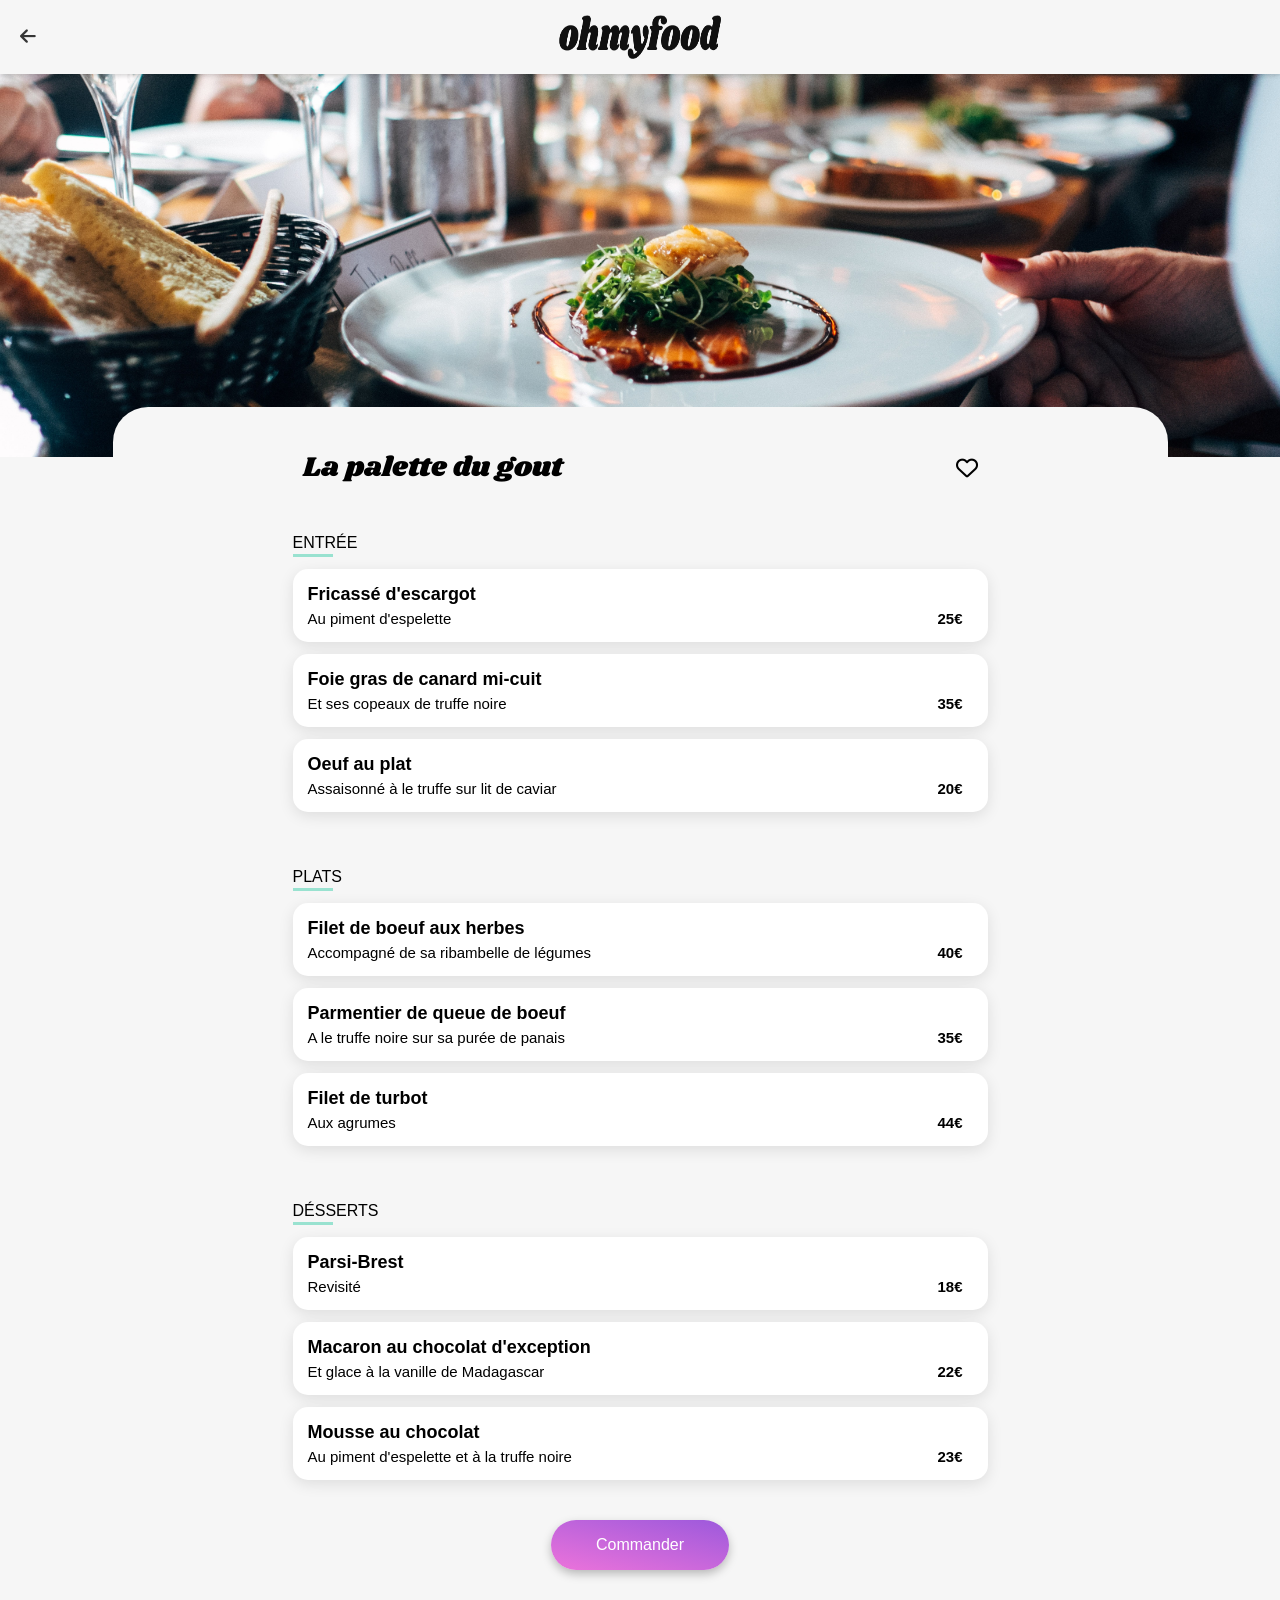
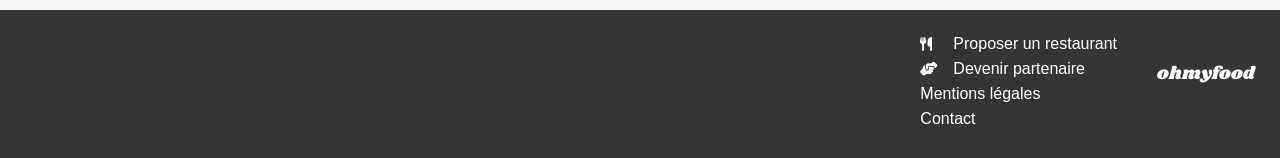
==== restaurant/restaurant-1.html @ 5c954e62 "Mise à jour du projet" ====
<!DOCTYPE html>
<html lang="en">
<head>
    <meta charset="UTF-8">
    <meta name="viewport" content="width=device-width, initial-scale=1.0">
    <title>Resto-1</title>
    <link rel="stylesheet" href="../sass/main.css">
    <link rel="stylesheet" href="https://cdnjs.cloudflare.com/ajax/libs/font-awesome/6.4.0/css/all.min.css">
</head>
<body>
    


    <!-- 1. HEADER -->
    <header class="header">

        <a href="../index.html" class="header-restaurant__arrow">
            <i class="fa-solid fa-arrow-left"></i>
        </a>

        <h1 class="header__logo">
            <img  class="header__img"  src="../assets/images/logo/ohmyfood.png" alt="Ohmyfood">
        </h1>
    </header>


        <main>


            <img src="../assets/images/logo/restaurants/jay-wennington-N_Y88TWmGwA-unsplash.jpg" alt="" class="picture">

            <section class="menu">


                <div class="menu-header">

                    <h2 class="menu-title">La palette du gout</h2>
                     <div class="menu-heart">
                        <input type="checkbox" name="heart" id="heart-menu" class="menu-checkbox">
                        <label for="heart-menu" class="menu__heart-btn">
                         <i class="fa-regular fa-heart "></i>
                          <i class="fa-solid fa-heart "></i>
                          </label>
                     </div>

                </div>



             

                <section class="menu-section">
                    <h3 class="menu-section__title">Entrée</h3>
                    <div class="menu-section__list">

                        <article class="menu-card menu-card--1">

                            <div class="menu-card__txt">

                                <h4 class="menu-card__title">Fricassé d'escargot</h4>
                                <p class="menu-card__subtitle">Au piment d'espelette</p>
                            </div>
                            <span class="menu-card__price">25€</span>


                                            <div class="menu-card__button">
                                    <i class="fas fa-check-circle"></i>
                                </div>

                        </article>

                                                <article class="menu-card menu-card--2">

                            <div class="menu-card__txt">
                                <h4 class="menu-card__title">Foie gras de canard mi-cuit</h4>
                                <p class="menu-card__subtitle">Et ses copeaux de truffe noire</p>
                            </div>
                            <span class="menu-card__price">35€</span>

                                                            <div class="menu-card__button">
                                    <i class="fas fa-check-circle"></i>
                                </div>

                        </article>

                                                <article class="menu-card menu-card--3">

                            <div class="menu-card__txt">
                                <h4 class="menu-card__title">Oeuf au plat</h4>
                                <p class="menu-card__subtitle">Assaisonné à le truffe sur lit de caviar</p>
                            </div>
                            <span class="menu-card__price">20€</span>
                                                            <div class="menu-card__button">
                                    <i class="fas fa-check-circle"></i>
                                </div>

                        </article>






                        

                    </div>





                </section>

                




                 <!-- PLATS -->

                  <section class="menu-section">
                    <h3 class="menu-section__title">Plats</h3>
                    <div class="menu-section__list">

                        <article class="menu-card menu-card--1">

                            <div class="menu-card__txt">
                                <h4 class="menu-card__title">Filet de boeuf aux herbes</h4>
                                <p class="menu-card__subtitle">Accompagné de sa ribambelle de légumes</p>
                            </div>
                            <span class="menu-card__price">40€</span>
                                                            <div class="menu-card__button">
                                    <i class="fas fa-check-circle"></i>
                                </div>

                        </article>

                                                <article class="menu-card menu-card--2">

                            <div class="menu-card__txt">
                                <h4 class="menu-card__title">Parmentier de queue de boeuf</h4>
                                <p class="menu-card__subtitle">A le truffe noire sur sa purée de panais</p>
                            </div>
                            <span class="menu-card__price">35€</span>
                                                            <div class="menu-card__button">
                                    <i class="fas fa-check-circle"></i>
                                </div>

                        </article>

                                                <article class="menu-card menu-card--3">

                            <div class="menu-card__txt">
                                <h4 class="menu-card__title">Filet de turbot</h4>
                                <p class="menu-card__subtitle">Aux agrumes</p>
                            </div>
                            <span class="menu-card__price">44€</span>
                                                            <div class="menu-card__button">
                                    <i class="fas fa-check-circle"></i>
                                </div>

                        </article>






                         <!-- DESSERTS -->

                    </div>





                </section>



            



                  <section class="menu-section">
                    <h3 class="menu-section__title">Désserts</h3>
                    <div class="menu-section__list">

                        <article class="menu-card menu-card--1">

                            <div class="menu-card__txt">
                                <h4 class="menu-card__title">Parsi-Brest</h4>
                                <p class="menu-card__subtitle">Revisité</p>
                            </div>
                            <span class="menu-card__price">18€</span>
                                                            <div class="menu-card__button">
                                    <i class="fas fa-check-circle"></i>
                                </div>

                        </article>

                                                <article class="menu-card menu-card--2">

                            <div class="menu-card__txt">
                                <h4 class="menu-card__title">Macaron au chocolat d'exception</h4>
                                <p class="menu-card__subtitle">Et glace à la vanille de Madagascar</p>
                            </div>
                            <span class="menu-card__price">22€</span>
                                                            <div class="menu-card__button">
                                    <i class="fas fa-check-circle"></i>
                                </div>

                        </article>

                                                <article class="menu-card menu-card--3">

                            <div class="menu-card__txt">
                                <h4 class="menu-card__title">Mousse au chocolat</h4>
                                <p class="menu-card__subtitle">Au piment d'espelette et à la truffe noire</p>
                            </div>
                            <span class="menu-card__price">23€</span>

                                                            <div class="menu-card__button">
                                    <i class="fas fa-check-circle"></i>
                                </div>

                        </article>






                      

                    </div>





                </section>


                        <div class="menu__btn-container">
                        <button class="btn">Commander</button>
                    </div>

            </section>

        </main>





  <!-- 6. FOOTER -->
<footer class="footer">
    <div class="footer__container">
        <!-- Logo Ohmyfood -->
        <h2 class="footer__logo">ohmyfood</h2>

        <!-- Liste des liens -->
        <ul class="footer__list">
            <li class="footer__item">
                <a href="#" class="footer__link">
                    <i class="fa-solid fa-utensils footer__icon"></i>
                    Proposer un restaurant
                </a>
            </li>
            <li class="footer__item">
                <a href="#" class="footer__link">
                    <i class="fa-solid fa-handshake-angle footer__icon"></i>
                    Devenir partenaire
                </a>
            </li>
            <li class="footer__item">
                <a href="#" class="footer__link">Mentions légales</a>
            </li>
            <li class="footer__item">
                <a href="mailto:contact@ohmyfood.com" class="footer__link">Contact</a>
            </li>
        </ul>
    </div>
</footer>


</body>
</html>
---- sass/main.css ----
@charset "UTF-8";
@import url("https://fonts.googleapis.com/css2?family=Nunito:ital,wght@0,200..1000;1,200..1000&family=Poppins:ital,wght@0,100;0,200;0,300;0,400;0,500;0,600;0,700;0,800;0,900;1,100;1,200;1,300;1,400;1,500;1,600;1,700;1,800;1,900&family=Shrikhand&display=swap");
.header {
  display: flex;
  justify-content: center;
  align-items: center;
  padding: 14px 0 5px 0;
  box-shadow: 0 2px 4px rgba(0, 0, 0, 0.15);
  position: relative;
}
.header__logo {
  margin: 0;
}
.header__img {
  width: 162px;
  height: auto;
  display: block;
}

.location {
  display: flex;
  justify-content: center;
  align-items: center;
  box-shadow: 0px 4px 4px 0px rgba(0, 0, 0, 0.2509803922);
  background-color: #EAEAEA;
  padding: 15.5px 0;
  position: relative;
}
.location__icon {
  margin-right: 17px;
  color: #353535;
}
.location__text {
  font-weight: 500;
  font-style: 16px;
  color: #353535;
}

.explore {
  background-color: #EAEAEA;
  text-align: center;
  padding: 40px 20px 50px 20px;
}
.explore__title {
  font-weight: 700;
  font-size: 24px;
  margin: 0 0 10px 0;
  color: #000000;
}
.explore__subtitle {
  font-size: 18px;
  font-weight: 300;
  color: #353535;
  margin: 0 0 30px 0;
}
.explore__btn {
  display: inline-block;
  text-decoration: none;
  background: linear-gradient(193.33deg, #9356DC -11.44%, #FF79DA 123.93%);
  color: #FFFFFF;
  font-weight: 500;
  font-size: 16px;
  padding: 15px 20px;
  border-radius: 25px;
  box-shadow: 0px 4px 10px 0px rgba(0, 0, 0, 0.2509803922);
  transition: transform 200ms, box-shadow 200ms, opacity 200ms;
}
.explore__btn:hover {
  opacity: 0.9;
  box-shadow: 0px 4px 10px 0px rgba(0, 0, 0, 0.2509803922);
}

.functioning {
  padding: 48px 20px;
}
.functioning__title {
  font-size: 24px;
  font-weight: 700;
}
.functioning__list {
  list-style: none;
  padding: 0;
  margin: 0;
  display: flex;
  flex-direction: column;
  gap: 25px;
}
.functioning__step {
  position: relative;
  display: flex;
  align-items: center;
  background-color: #F6F6F6;
  padding: 28px 20px;
  border-radius: 20px;
  box-shadow: 0px 4px 15px 0px rgba(0, 0, 0, 0.1490196078);
  margin-left: 12px;
  cursor: pointer;
  transition: background-color 200ms ease-in-out;
}
.functioning__step__hover .functioning__icon {
  color: #9356DC;
}
.functioning__number {
  position: absolute;
  left: -12px;
  display: flex;
  justify-content: center;
  align-items: center;
  width: 24px;
  height: 24px;
  background-color: #9356DC;
  color: #ffffff;
  font-size: 14px;
  font-weight: 500;
  border-radius: 50%;
}
.functioning__icon {
  color: #7E7E7E;
  font-size: 20px;
  margin-left: 15px;
  margin-right: 20px;
  transition: color 200ms ease-in-out;
}
.functioning__text {
  font-weight: 500;
  font-size: 16px;
  color: #000000;
}
@media (min-width: 1024px) {
  .functioning {
    max-width: 1080px;
    margin: 0 auto;
  }
  .functioning__list {
    flex-direction: row;
    gap: 25px;
  }
  .functioning__step {
    flex: 1;
  }
}

@keyframes menu-appear {
  0% {
    opacity: 0;
    transform: translateY(20px);
  }
  100% {
    opacity: 1;
    transform: translateY(0);
  }
}
.restaurants {
  background-color: #F6F6F6;
  padding: 48px 20px;
  width: 100%;
}
.restaurants__title {
  font-size: 24px;
  font-weight: 700;
  margin-bottom: 25px;
}
.restaurants__cards {
  display: flex;
  flex-direction: column;
  gap: 18px;
}
@media (min-width: 768px) {
  .restaurants {
    max-width: 1080px;
    margin: 0 auto;
  }
  .restaurants__cards {
    display: grid;
    grid-template-columns: repeat(2, 1fr);
    gap: 50px 30px;
  }
}

.restaurant-card {
  background-color: #ffffff;
  border-radius: 15px;
  box-shadow: 0px 4px 15px 0px rgba(0, 0, 0, 0.1019607843);
  overflow: hidden;
  opacity: 0;
  animation: menu-appear 0.6s ease-out forwards;
  width: 100%;
}
.restaurant-card--1 {
  animation-delay: 0.2s;
}
.restaurant-card--2 {
  animation-delay: 0.3s;
}
.restaurant-card--3 {
  animation-delay: 0.4s;
}
.restaurant-card--4 {
  animation-delay: 0.5s;
}
.restaurant-card__link {
  text-decoration: none;
  color: black;
  display: block;
}
.restaurant-card__img-container {
  position: relative;
  height: 231px;
}
.restaurant-card__img {
  width: 100%;
  height: 100%;
  -o-object-fit: cover;
     object-fit: cover;
}
.restaurant-card__badge {
  position: absolute;
  top: 16px;
  right: 9px;
  background-color: #99E2D0;
  color: #008766;
  font-size: 14px;
  font-weight: 500;
  padding: 7px 12px;
  border-radius: 2px;
}
.restaurant-card__content {
  display: flex;
  justify-content: space-between;
  align-items: center;
  padding: 15px;
}
.restaurant-card__title {
  font-size: 18px;
  font-weight: 700;
  margin: 0 0 5px 0;
}
.restaurant-card__subtitle {
  font-size: 17px;
  font-weight: 300;
  margin: 0;
}
.restaurant-card__heart {
  position: relative;
  font-size: 22px;
  width: 22px;
  height: 21px;
}
.restaurant-card__checkbox {
  display: none;
}
.restaurant-card__checkbox:checked + .restaurant-card__heart-btn .fa-regular {
  opacity: 0;
}
.restaurant-card__checkbox:checked + .restaurant-card__heart-btn .fa-solid {
  opacity: 1;
  transform: scale(1);
}
.restaurant-card__heart-btn {
  position: relative;
  display: block;
  width: 100%;
  height: 100%;
  font-size: 22px;
  cursor: pointer;
}
.restaurant-card__heart-btn .fa-regular {
  position: absolute;
  top: 0;
  left: 0;
  color: #000000;
}
.restaurant-card__heart-btn .fa-solid {
  position: absolute;
  top: 0;
  left: 0;
  opacity: 0;
  transform: scale(0);
  background: linear-gradient(193.33deg, #9356DC -11.44%, #FF79DA 123.93%);
  -webkit-background-clip: text;
  -webkit-text-fill-color: transparent;
}

.footer {
  background-color: #353535;
  padding: 25px 25px;
}
.footer__logo {
  font-family: "Shrikhand", cursive;
  color: #ffffff;
  font-size: 18px;
  font-weight: 400;
  margin: 0 0 20px 0;
}
.footer__list {
  list-style: none;
  padding: 0;
  margin: 0;
  display: flex;
  flex-direction: column;
  gap: 7px;
}
.footer__link {
  color: #ffffff;
  text-decoration: none;
  font-size: 16px;
  font-weight: 500;
  display: flex;
  align-items: center;
}
.footer__icon {
  width: 20px;
  margin-right: 10px;
  font-size: 14px;
}
@media (min-width: 768px) {
  .footer {
    padding: 30px 60px;
  }
  .footer__container {
    display: flex;
    flex-direction: row-reverse;
    align-items: center;
    justify-content: flex-start;
    gap: 40px;
  }
  .footer__logo {
    margin: 0;
  }
  .footer__list {
    flex-direction: row;
    gap: 20px;
  }
}

* {
  box-sizing: border-box;
}

body {
  margin: 0;
  padding: 0;
  width: 100%;
  font-family: "Roboto", sans-serif;
  background-color: #F6F6F6;
}

.header {
  position: relative;
  display: flex;
  justify-content: center;
  align-items: center;
  padding: 15px 20px;
  box-shadow: 0px 2px 4px 0px rgba(0, 0, 0, 0.15);
}
.header-restaurant__arrow {
  position: absolute;
  left: 20px;
  color: #353535;
  font-size: 18px;
  text-decoration: none;
}
.header__logo {
  margin: 0;
}
.header__img {
  width: 162px;
  height: 44px;
  display: block;
}

.picture {
  height: 275px;
  width: 100%;
  -o-object-fit: cover;
     object-fit: cover;
  display: block;
}

.menu {
  background: #F6F6F6;
  border-radius: 35px 35px 0 0;
  margin-top: -50px;
  position: relative;
  padding: 30px 15px 30px 15px;
}
.menu-header {
  display: flex;
  justify-content: space-between;
  align-items: center;
  margin-bottom: 30px;
  padding: 0 10px;
}
.menu-title {
  font-family: "Shrikhand", cursive;
  font-weight: 400;
  font-size: 28px;
  margin: 0;
}
.menu-heart {
  position: relative;
  width: 22px;
  height: 21px;
}
.menu-checkbox {
  display: none;
}
.menu-checkbox:checked + .menu__heart-btn .fa-regular {
  opacity: 0;
}
.menu-checkbox:checked + .menu__heart-btn .fa-solid {
  opacity: 1;
  transform: scale(1);
}
.menu__heart-btn {
  position: relative;
  display: block;
  width: 100%;
  height: 100%;
  font-size: 22px;
  cursor: pointer;
}
.menu__heart-btn .fa-regular {
  position: absolute;
  top: 0;
  left: 0;
  color: #000000;
  transition: opacity 300ms ease-in-out;
}
.menu__heart-btn .fa-solid {
  position: absolute;
  top: 0;
  left: 0;
  opacity: 0;
  transform: scale(0);
  background: linear-gradient(193.33deg, #9356DC -11.44%, #FF79DA 123.93%);
  -webkit-background-clip: text;
  -webkit-text-fill-color: transparent;
  transition: transform 300ms ease-in-out, opacity 300ms ease-in-out;
}

.menu-section {
  margin-bottom: 40px;
}
.menu-section__title {
  text-transform: uppercase;
  font-size: 16px;
  font-weight: 300;
  padding-bottom: 5px;
  margin-bottom: 12px;
  position: relative;
  display: inline-block;
}
.menu-section__title::after {
  content: "";
  position: absolute;
  bottom: 0;
  left: 0;
  width: 40px;
  height: 3px;
  background-color: #99E2D0;
}
.menu-section__list {
  display: flex;
  flex-direction: column;
  gap: 12px;
}

.menu-card {
  background-color: #ffffff;
  border-radius: 15px;
  padding: 0;
  display: flex;
  justify-content: space-between;
  align-items: flex-end;
  box-shadow: 0px 4px 15px 0px rgba(0, 0, 0, 0.1);
  overflow: hidden;
  cursor: pointer;
}
.menu-card__txt {
  display: flex;
  flex-direction: column;
  gap: 5px;
  overflow: hidden;
  flex: 1;
  padding: 15px;
}
.menu-card__title {
  font-weight: 700;
  font-size: 18px;
  margin: 0;
}
.menu-card__subtitle {
  font-size: 15px;
  font-weight: 300;
  margin: 0;
}
.menu-card__price {
  font-weight: 700;
  font-size: 15px;
  padding: 15px 25px 15px 15px;
}
.menu-card__button {
  background-color: #99E2D0;
  width: 0; /* Cachée par défaut */
  display: flex;
  align-items: center;
  justify-content: center;
  transition: width 0.5s ease-in-out; /* Animation de la largeur */
  overflow: hidden;
}
.menu-card__button i {
  color: white;
  font-size: 20px;
  transform: rotate(-180deg); /* Position de départ de l'icône */
  transition: transform 0.5s ease-in-out; /* Animation de rotation */
}
.menu-card {
  /* L'ANIMATION AU SURVOL */
}
.menu-card:hover .menu-card__button {
  width: 60px; /* La boîte s'ouvre */
  height: 60px;
}
.menu-card:hover .menu-card__button i {
  transform: rotate(0deg); /* L'icône tourne */
}

.menu__btn-container {
  display: flex;
  justify-content: center;
  align-items: center;
  margin-top: 40px;
}

.btn {
  padding: 16px 45px;
  border-radius: 25px;
  background: linear-gradient(193.33deg, #9356DC -11.44%, #FF79DA 123.93%);
  color: #ffffff;
  font-size: 16px;
  font-weight: 500;
  border: none;
  box-shadow: 0px 4px 10px 0px rgba(0, 0, 0, 0.25);
  cursor: pointer;
  transition: all 300ms ease-in-out;
}
.btn:hover {
  opacity: 0.85;
  box-shadow: 0px 6px 15px rgba(0, 0, 0, 0.35);
  transform: scale(1.02);
}

.footer {
  background-color: #353535;
  color: #FFFFFF;
  padding: 25px 25px 30px 25px;
  margin: 0;
  width: 100%;
}
.footer__logo {
  font-family: "Shrikhand", cursive;
  font-size: 18px;
  font-weight: 400;
  margin-top: 0;
  margin-bottom: 15px;
}
.footer__list {
  list-style: none;
  padding: 0;
  margin: 0;
  display: flex;
  flex-direction: column;
  gap: 7px;
}
.footer__item {
  display: flex;
  align-items: center;
}
.footer__link {
  color: #FFFFFF;
  text-decoration: none;
  display: flex;
  align-items: center;
  gap: 10px;
}
.footer__icon {
  width: 13px;
}

@media (min-width: 1024px) {
  .picture {
    height: 383px;
  }
  .menu {
    max-width: 1055px;
    margin: -50px auto 0 auto;
    padding: 40px 180px;
  }
}
.loader-container {
  position: fixed;
  top: 0;
  left: 0;
  width: 100%;
  height: 100%;
  background-color: rgb(255, 255, 255);
  z-index: 999999;
  display: flex;
  justify-content: center;
  align-items: center;
  animation: hideLoader 3s forwards;
}

.loader-spinner {
  width: 60px;
  height: 60px;
  border: 6px solid grey;
  border-top-color: rebeccapurple;
  border-radius: 50%;
  animation: spin 1s linear infinite;
}

@keyframes spin {
  0% {
    transform: rotate(0deg);
  }
  100% {
    transform: rotate(360deg);
  }
}
@keyframes hideLoader {
  0% {
    opacity: 1;
  }
  80% {
    opacity: 1;
  }
  100% {
    opacity: 0;
    visibility: hidden;
  }
}/*# sourceMappingURL=main.css.map */
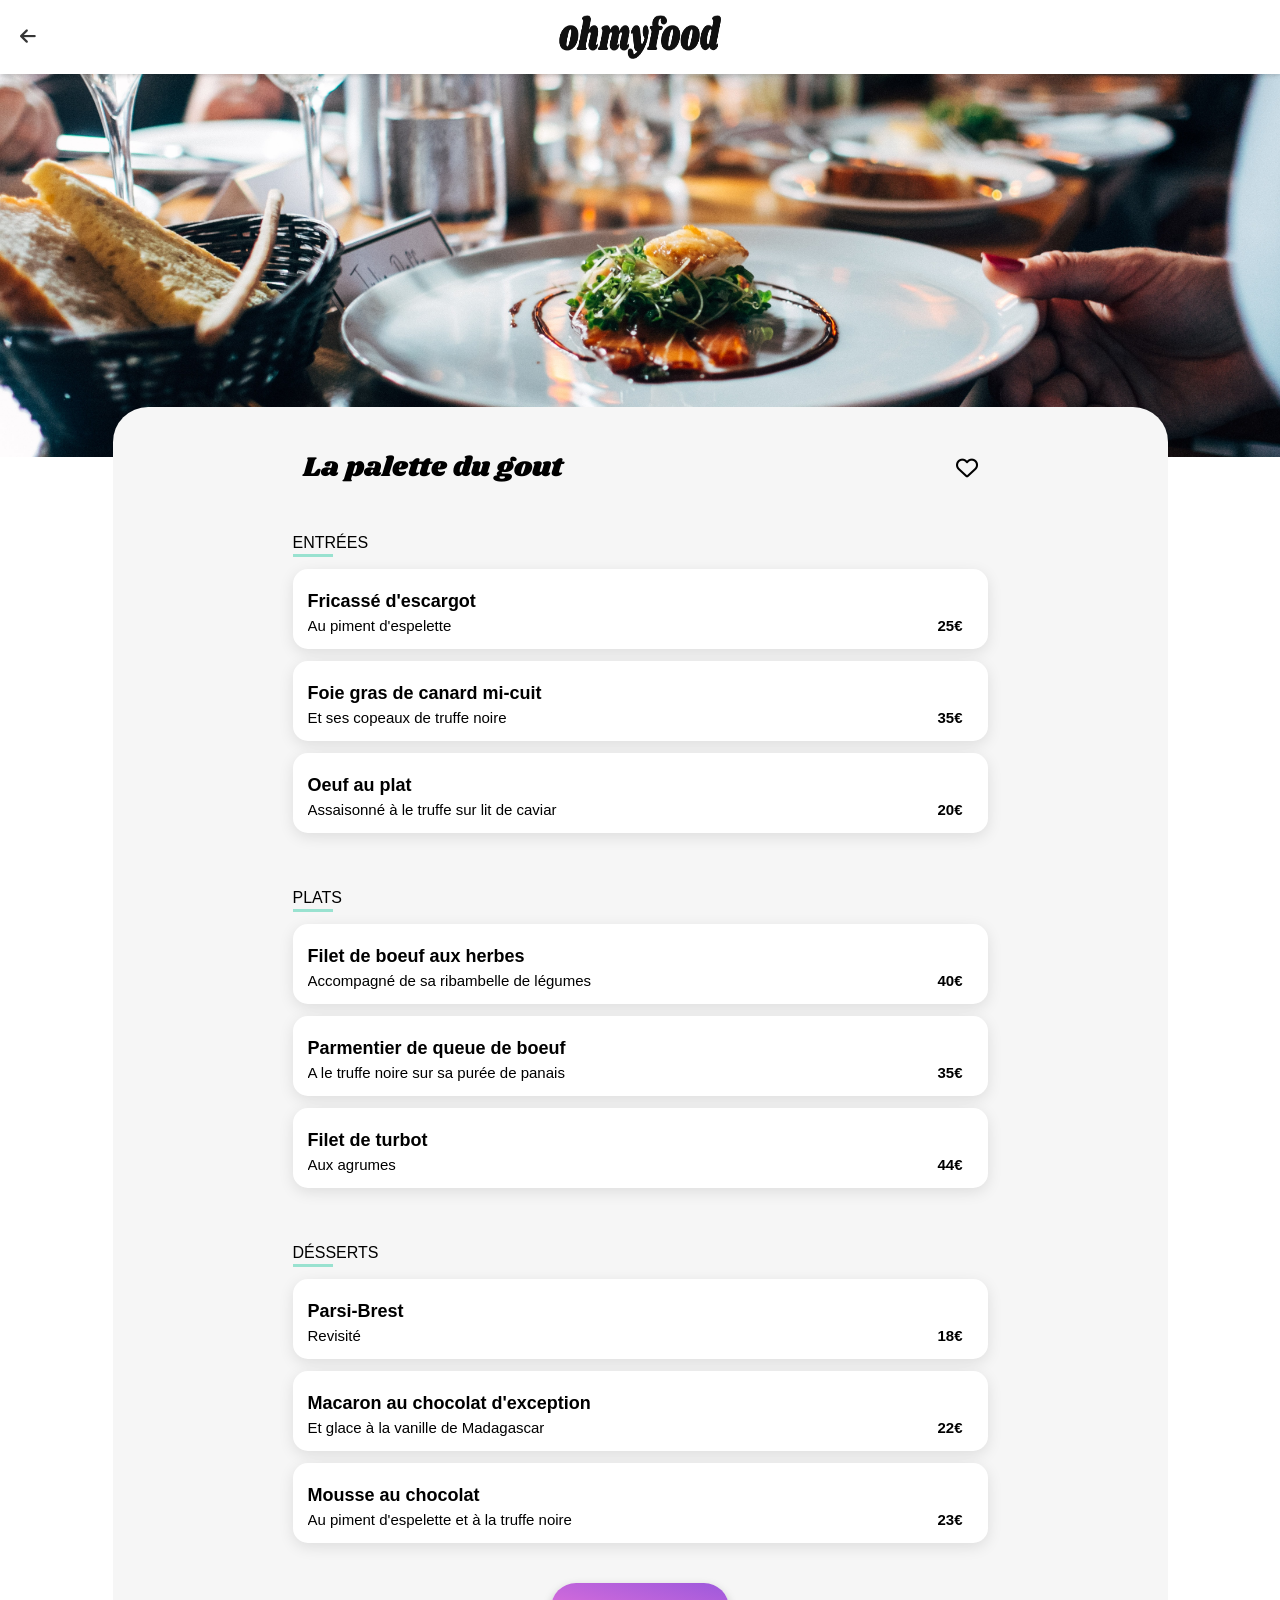
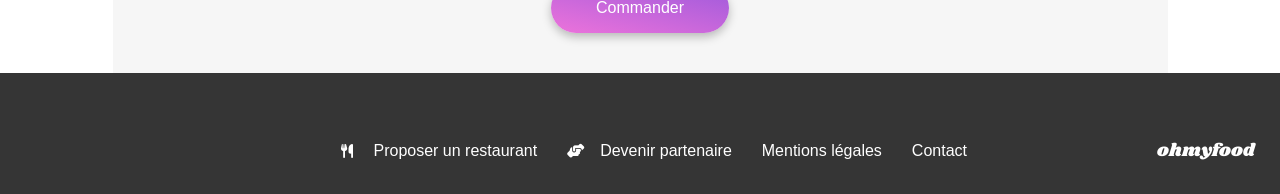
==== commit b3a63e1c: "Debuggage animation plats et validations" ====
--- a/restaurant/restaurant-1.html
+++ b/restaurant/restaurant-1.html
@@ -3,7 +3,7 @@
 <head>
     <meta charset="UTF-8">
     <meta name="viewport" content="width=device-width, initial-scale=1.0">
-    <title>Resto-1</title>
+    <title>La palette du gout</title>
     <link rel="stylesheet" href="../sass/main.css">
     <link rel="stylesheet" href="https://cdnjs.cloudflare.com/ajax/libs/font-awesome/6.4.0/css/all.min.css">
 </head>
@@ -50,7 +50,7 @@
              
 
                 <section class="menu-section">
-                    <h3 class="menu-section__title">Entrée</h3>
+                    <h3 class="menu-section__title">Entrées</h3>
                     <div class="menu-section__list">
 
                         <article class="menu-card menu-card--1">
--- a/sass/main.css
+++ b/sass/main.css
@@ -12,7 +12,7 @@
   margin: 0;
 }
 .header__img {
-  width: 162px;
+  width: 200px;
   height: auto;
   display: block;
 }
@@ -22,9 +22,10 @@
   justify-content: center;
   align-items: center;
   box-shadow: 0px 4px 4px 0px rgba(0, 0, 0, 0.2509803922);
-  background-color: #EAEAEA;
+  background-color: #f0efef;
   padding: 15.5px 0;
   position: relative;
+  background: #EAEAEA;
 }
 .location__icon {
   margin-right: 17px;
@@ -35,9 +36,14 @@
   font-style: 16px;
   color: #353535;
 }
+@media (min-width: 1024px) {
+  .location {
+    box-shadow: none;
+  }
+}
 
 .explore {
-  background-color: #EAEAEA;
+  background-color: #f0efef;
   text-align: center;
   padding: 40px 20px 50px 20px;
 }
@@ -121,6 +127,11 @@
   margin-right: 20px;
   transition: color 200ms ease-in-out;
 }
+.functioning__icon--active {
+  color: #9356DC;
+  margin-right: 20px;
+  margin-left: 15px;
+}
 .functioning__text {
   font-weight: 500;
   font-size: 16px;
@@ -140,19 +151,12 @@
   }
 }
 
-@keyframes menu-appear {
-  0% {
-    opacity: 0;
-    transform: translateY(20px);
-  }
-  100% {
-    opacity: 1;
-    transform: translateY(0);
-  }
-}
 .restaurants {
   background-color: #F6F6F6;
   padding: 48px 20px;
+  width: 100%;
+}
+.restaurants__container {
   width: 100%;
 }
 .restaurants__title {
@@ -167,6 +171,9 @@
 }
 @media (min-width: 768px) {
   .restaurants {
+    padding: 60px 180px;
+  }
+  .restaurants__container {
     max-width: 1080px;
     margin: 0 auto;
   }
@@ -178,25 +185,12 @@
 }
 
 .restaurant-card {
+  position: relative;
   background-color: #ffffff;
   border-radius: 15px;
   box-shadow: 0px 4px 15px 0px rgba(0, 0, 0, 0.1019607843);
   overflow: hidden;
-  opacity: 0;
-  animation: menu-appear 0.6s ease-out forwards;
-  width: 100%;
-}
-.restaurant-card--1 {
-  animation-delay: 0.2s;
-}
-.restaurant-card--2 {
-  animation-delay: 0.3s;
-}
-.restaurant-card--3 {
-  animation-delay: 0.4s;
-}
-.restaurant-card--4 {
-  animation-delay: 0.5s;
+  width: 100%;
 }
 .restaurant-card__link {
   text-decoration: none;
@@ -241,10 +235,12 @@
   margin: 0;
 }
 .restaurant-card__heart {
-  position: relative;
+  position: absolute;
   font-size: 22px;
   width: 22px;
   height: 21px;
+  bottom: 30px;
+  right: 25px;
 }
 .restaurant-card__checkbox {
   display: none;
@@ -264,170 +260,14 @@
   font-size: 22px;
   cursor: pointer;
 }
-.restaurant-card__heart-btn .fa-regular {
-  position: absolute;
-  top: 0;
-  left: 0;
-  color: #000000;
-}
-.restaurant-card__heart-btn .fa-solid {
-  position: absolute;
-  top: 0;
-  left: 0;
-  opacity: 0;
-  transform: scale(0);
-  background: linear-gradient(193.33deg, #9356DC -11.44%, #FF79DA 123.93%);
-  -webkit-background-clip: text;
-  -webkit-text-fill-color: transparent;
-}
-
-.footer {
-  background-color: #353535;
-  padding: 25px 25px;
-}
-.footer__logo {
-  font-family: "Shrikhand", cursive;
-  color: #ffffff;
-  font-size: 18px;
-  font-weight: 400;
-  margin: 0 0 20px 0;
-}
-.footer__list {
-  list-style: none;
-  padding: 0;
-  margin: 0;
-  display: flex;
-  flex-direction: column;
-  gap: 7px;
-}
-.footer__link {
-  color: #ffffff;
-  text-decoration: none;
-  font-size: 16px;
-  font-weight: 500;
-  display: flex;
-  align-items: center;
-}
-.footer__icon {
-  width: 20px;
-  margin-right: 10px;
-  font-size: 14px;
-}
-@media (min-width: 768px) {
-  .footer {
-    padding: 30px 60px;
-  }
-  .footer__container {
-    display: flex;
-    flex-direction: row-reverse;
-    align-items: center;
-    justify-content: flex-start;
-    gap: 40px;
-  }
-  .footer__logo {
-    margin: 0;
-  }
-  .footer__list {
-    flex-direction: row;
-    gap: 20px;
-  }
-}
-
-* {
-  box-sizing: border-box;
-}
-
-body {
-  margin: 0;
-  padding: 0;
-  width: 100%;
-  font-family: "Roboto", sans-serif;
-  background-color: #F6F6F6;
-}
-
-.header {
-  position: relative;
-  display: flex;
-  justify-content: center;
-  align-items: center;
-  padding: 15px 20px;
-  box-shadow: 0px 2px 4px 0px rgba(0, 0, 0, 0.15);
-}
-.header-restaurant__arrow {
-  position: absolute;
-  left: 20px;
-  color: #353535;
-  font-size: 18px;
-  text-decoration: none;
-}
-.header__logo {
-  margin: 0;
-}
-.header__img {
-  width: 162px;
-  height: 44px;
-  display: block;
-}
-
-.picture {
-  height: 275px;
-  width: 100%;
-  -o-object-fit: cover;
-     object-fit: cover;
-  display: block;
-}
-
-.menu {
-  background: #F6F6F6;
-  border-radius: 35px 35px 0 0;
-  margin-top: -50px;
-  position: relative;
-  padding: 30px 15px 30px 15px;
-}
-.menu-header {
-  display: flex;
-  justify-content: space-between;
-  align-items: center;
-  margin-bottom: 30px;
-  padding: 0 10px;
-}
-.menu-title {
-  font-family: "Shrikhand", cursive;
-  font-weight: 400;
-  font-size: 28px;
-  margin: 0;
-}
-.menu-heart {
-  position: relative;
-  width: 22px;
-  height: 21px;
-}
-.menu-checkbox {
-  display: none;
-}
-.menu-checkbox:checked + .menu__heart-btn .fa-regular {
-  opacity: 0;
-}
-.menu-checkbox:checked + .menu__heart-btn .fa-solid {
-  opacity: 1;
-  transform: scale(1);
-}
-.menu__heart-btn {
-  position: relative;
-  display: block;
-  width: 100%;
-  height: 100%;
-  font-size: 22px;
-  cursor: pointer;
-}
-.menu__heart-btn .fa-regular {
+.restaurant-card .fa-regular {
   position: absolute;
   top: 0;
   left: 0;
   color: #000000;
   transition: opacity 300ms ease-in-out;
 }
-.menu__heart-btn .fa-solid {
+.restaurant-card .fa-solid {
   position: absolute;
   top: 0;
   left: 0;
@@ -439,6 +279,177 @@
   transition: transform 300ms ease-in-out, opacity 300ms ease-in-out;
 }
 
+.footer {
+  background-color: #353535;
+  padding: 25px 25px;
+}
+.footer__logo {
+  font-family: "Shrikhand", cursive;
+  color: #ffffff;
+  font-size: 18px;
+  font-weight: 400;
+  margin: 0 0 20px 0;
+}
+.footer__list {
+  list-style: none;
+  padding: 0;
+  margin: 0;
+  display: flex;
+  flex-direction: column;
+  gap: 7px;
+}
+.footer__link {
+  color: #ffffff;
+  text-decoration: none;
+  font-size: 16px;
+  font-weight: 500;
+  display: flex;
+  align-items: center;
+}
+.footer__icon {
+  width: 20px;
+  margin-right: 10px;
+  font-size: 14px;
+}
+@media (min-width: 768px) {
+  .footer {
+    padding: 30px 60px;
+  }
+  .footer__container {
+    display: flex;
+    flex-direction: row-reverse;
+    align-items: center;
+    justify-content: flex-start;
+    gap: 60px;
+    padding-top: 40px;
+  }
+  .footer__container .footer__logo {
+    margin: 0;
+    padding-left: 130px;
+  }
+  .footer__container .footer__list {
+    display: flex;
+    flex-direction: row;
+    gap: 30px;
+  }
+}
+
+@keyframes card {
+  0% {
+    opacity: 0;
+    transform: translateY(15px);
+  }
+  100% {
+    opacity: 1;
+    transform: translateY(0);
+  }
+}
+* {
+  box-sizing: border-box;
+}
+
+body {
+  margin: 0;
+  padding: 0;
+  width: 100%;
+  font-family: "Roboto", sans-serif;
+  background-color: #ffffff;
+}
+
+.header {
+  position: relative;
+  display: flex;
+  justify-content: center;
+  align-items: center;
+  padding: 15px 20px;
+  box-shadow: 0px 2px 4px 0px rgba(0, 0, 0, 0.15);
+}
+.header-restaurant__arrow {
+  position: absolute;
+  left: 20px;
+  color: #353535;
+  font-size: 18px;
+  text-decoration: none;
+}
+.header__logo {
+  margin: 0;
+}
+.header__img {
+  width: 162px;
+  height: 44px;
+  display: block;
+}
+
+.picture {
+  height: 275px;
+  width: 100%;
+  -o-object-fit: cover;
+     object-fit: cover;
+  display: block;
+}
+
+.menu {
+  background: #F6F6F6;
+  border-radius: 35px 35px 0 0;
+  margin-top: -50px;
+  position: relative;
+  padding: 30px 15px 30px 15px;
+}
+.menu-header {
+  display: flex;
+  justify-content: space-between;
+  align-items: center;
+  margin-bottom: 30px;
+  padding: 0 10px;
+}
+.menu-title {
+  font-family: "Shrikhand", cursive;
+  font-weight: 400;
+  font-size: 28px;
+  margin: 0;
+}
+.menu-heart {
+  position: relative;
+  width: 22px;
+  height: 21px;
+}
+.menu-checkbox {
+  display: none;
+}
+.menu-checkbox:checked + .menu__heart-btn .fa-regular {
+  opacity: 0;
+}
+.menu-checkbox:checked + .menu__heart-btn .fa-solid {
+  opacity: 1;
+  transform: scale(1);
+}
+.menu__heart-btn {
+  position: relative;
+  display: block;
+  width: 100%;
+  height: 100%;
+  font-size: 22px;
+  cursor: pointer;
+}
+.menu__heart-btn .fa-regular {
+  position: absolute;
+  top: 0;
+  left: 0;
+  color: #000000;
+  transition: opacity 300ms ease-in-out;
+}
+.menu__heart-btn .fa-solid {
+  position: absolute;
+  top: 0;
+  left: 0;
+  opacity: 0;
+  transform: scale(0);
+  background: linear-gradient(193.33deg, #9356DC -11.44%, #FF79DA 123.93%);
+  -webkit-background-clip: text;
+  -webkit-text-fill-color: transparent;
+  transition: transform 300ms ease-in-out, opacity 300ms ease-in-out;
+}
+
 .menu-section {
   margin-bottom: 40px;
 }
@@ -476,6 +487,21 @@
   box-shadow: 0px 4px 15px 0px rgba(0, 0, 0, 0.1);
   overflow: hidden;
   cursor: pointer;
+  opacity: 0; /* On cache la carte par défaut */
+  animation: card 0.5s ease-out forwards; /* On lance l'animation */
+  /* On utilise tes modificateurs BEM pour créer le décalage */
+}
+.menu-card--1 {
+  animation-delay: 0.2s;
+}
+.menu-card--2 {
+  animation-delay: 0.5s;
+}
+.menu-card--3 {
+  animation-delay: 0.75s;
+}
+.menu-card--4 {
+  animation-delay: 0.8s;
 }
 .menu-card__txt {
   display: flex;
@@ -489,11 +515,17 @@
   font-weight: 700;
   font-size: 18px;
   margin: 0;
+  text-overflow: ellipsis;
+  overflow: hidden;
+  white-space: nowrap;
 }
 .menu-card__subtitle {
   font-size: 15px;
   font-weight: 300;
   margin: 0;
+  text-overflow: ellipsis;
+  overflow: hidden;
+  white-space: nowrap;
 }
 .menu-card__price {
   font-weight: 700;
@@ -503,6 +535,7 @@
 .menu-card__button {
   background-color: #99E2D0;
   width: 0; /* Cachée par défaut */
+  height: 80px;
   display: flex;
   align-items: center;
   justify-content: center;
@@ -520,7 +553,7 @@
 }
 .menu-card:hover .menu-card__button {
   width: 60px; /* La boîte s'ouvre */
-  height: 60px;
+  height: 80px;
 }
 .menu-card:hover .menu-card__button i {
   transform: rotate(0deg); /* L'icône tourne */
